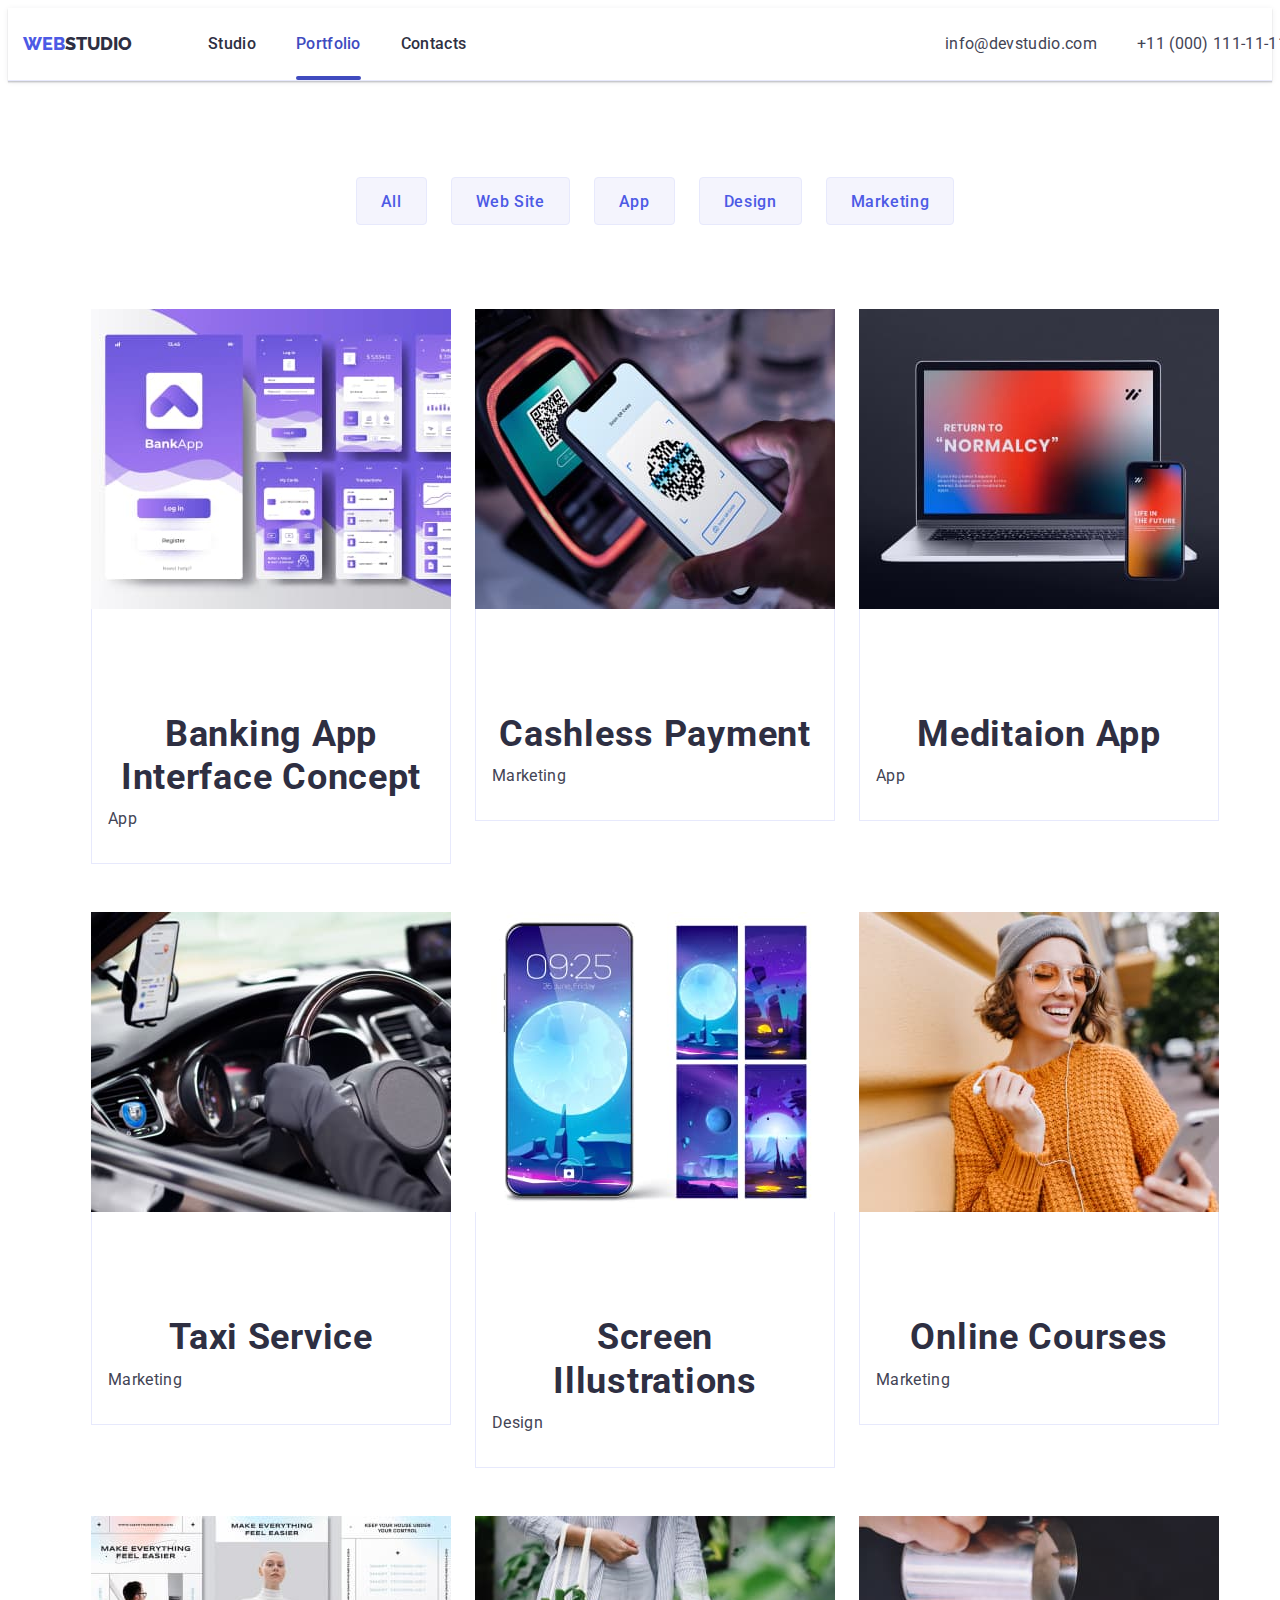
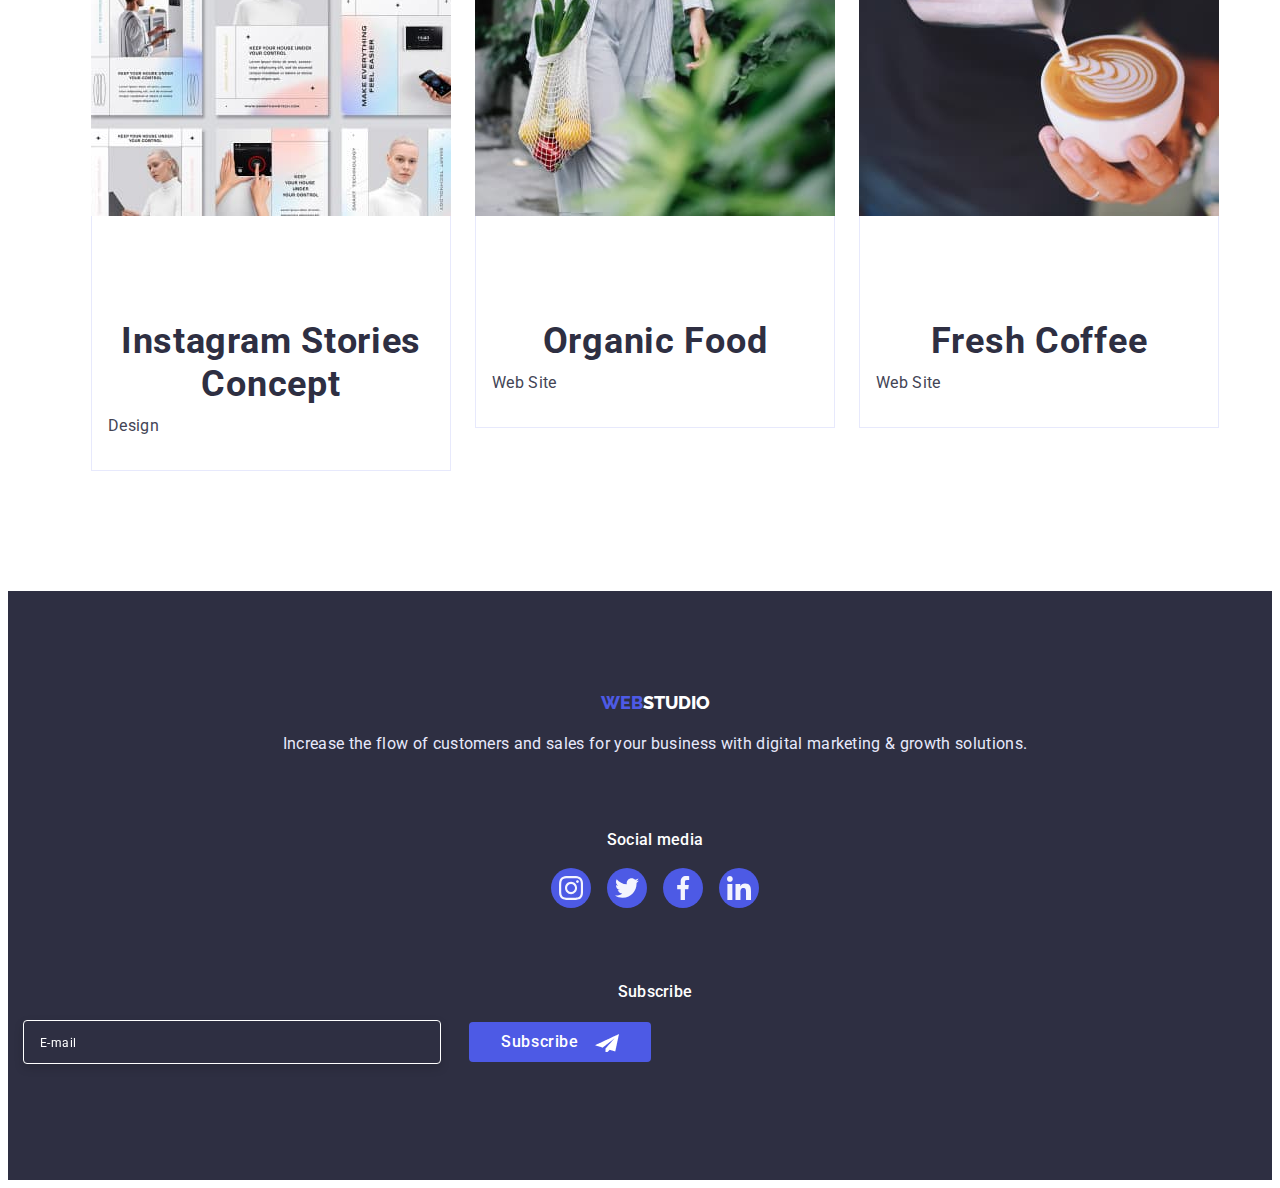
==== portfolio.html @ b97c6776 "1" ====
<!DOCTYPE html>
<html lang="en">
  <head>
    <meta charset="UTF-8" />
    <meta name="viewport" content="width=device-width, initial-scale=1.0" />
    <meta http-equiv="X-UA-Compatible" content="IE=edge" />
    <meta name="viewport" content="width=device-width, initial-scale=1.0" />
    <title>portfolio</title>
    <link rel="stylesheet" href="./js/mobile-menu.js" />
    <link
      rel="stylesheet"
      href="https://cdnjs.cloudflare.com/ajax/libs/modern-normalize/1.1.0/modern-normalize.min.css"
      integrity="sha512-wpPYUAdjBVSE4KJnH1VR1HeZfpl1ub8YT/NKx4PuQ5NmX2tKuGu6U/JRp5y+Y8XG2tV+wKQpNHVUX03MfMFn9Q=="
      crossorigin="anonymous"
      referrerpolicy="no-referrer"
    />
    <link rel="preconnect" href="https://fonts.googleapis.com" />
    <link rel="preconnect" href="https://fonts.gstatic.com" crossorigin />
    <link
      href="https://fonts.googleapis.com/css2?family=Raleway:wght@800&family=Roboto:wght@400;500;700;900&display=swap"
      rel="stylesheet"
    />
    <link rel="stylesheet" href="./css/styles.css" />
  </head>
  <body>
    <!--HEADER-->
    <header class="header-top">
      <div class="container header-container">
        <nav class="page-nav">
          <a class="header-logo link" href="./index.html"
            ><span class="logo-web">Web</span>Studio</a
          >
          <ul class="menu list">
            <li class="menu-item">
              <a class="menu-link link" href="index.html">Studio</a>
            </li>
            <li class="menu-item">
              <a class="menu-link link active" href="portfolio.html"
                >Portfolio</a
              >
            </li>
            <li class="menu-item">
              <a class="menu-link link" href="">Contacts</a>
            </li>
          </ul>
        </nav>
        <!--ADDRESS-->
        <address class="address-list">
          <ul class="list list-contact">
            <li class="menu-item">
              <a class="contact link" href="mailto:info@devstudio.com"
                >info@devstudio.com</a
              >
            </li>
            <li class="menu-item">
              <a class="contact link" href="tel:+110001111111"
                >+11 (000) 111-11-11</a
              >
            </li>
          </ul>
        </address>
      </div>
    </header>
    <!--MAIN-->
    <main>
      <section class="section-btn">
        <div class="container">
          <h1 hidden>Portfolio</h1>

          <ul class="list list-btn">
            <li>
              <button class="btn-menu-portfolio" type="button">All</button>
            </li>
            <li>
              <button class="btn-menu-portfolio" type="button">Web Site</button>
            </li>
            <li>
              <button class="btn-menu-portfolio" type="button">App</button>
            </li>
            <li>
              <button class="btn-menu-portfolio" type="button">Design</button>
            </li>
            <li>
              <button class="btn-menu-portfolio" type="button">
                Marketing
              </button>
            </li>
          </ul>

          <!--List Work-->

          <ul class="list list-menu-work">
            <li class="list-work">
              <a href="" class="link-work link">
                <div class="work-wraper">
                  <img
                    src="./images/bloc1/img-1.jpg"
                    width="360"
                    alt="Concept"
                  />
                  <p class="work-text">
                    14 Stylish and User-Friendly App Design Concepts · Task
                    Manager App · Calorie Tracker App · Exotic Fruit Ecommerce
                    App · Cloud Storage App
                  </p>
                </div>
                <div class="container-work">
                  <h2 class="interface-title">Banking App Interface Concept</h2>
                  <p class="interface-text">App</p>
                </div>
              </a>
            </li>
            <li class="list-work">
              <a href="" class="link-work link">
                <div class="work-wraper">
                  <img
                    src="./images/bloc1/img-2.jpg"
                    width="360"
                    alt="Marketing"
                  />
                  <p class="work-text">
                    14 Stylish and User-Friendly App Design Concepts · Task
                    Manager App · Calorie Tracker App · Exotic Fruit Ecommerce
                    App · Cloud Storage App
                  </p>
                </div>
                <div class="container-work">
                  <h2 class="interface-title">Cashless Payment</h2>
                  <p class="interface-text">Marketing</p>
                </div>
              </a>
            </li>
            <li class="list-work">
              <a href="" class="link-work link">
                <div class="work-wraper">
                  <img src="./images/bloc1/img-3.jpg" width="360" alt="App" />
                  <p class="work-text">
                    14 Stylish and User-Friendly App Design Concepts · Task
                    Manager App · Calorie Tracker App · Exotic Fruit Ecommerce
                    App · Cloud Storage App
                  </p>
                </div>
                <div class="container-work">
                  <h2 class="interface-title">Meditaion App</h2>
                  <p class="interface-text">App</p>
                </div>
              </a>
            </li>
            <li class="list-work">
              <a href="" class="link-work link">
                <div class="work-wraper">
                  <img
                    src="./images/bloc2/img-taxi.jpg"
                    width="360"
                    alt="Taxi"
                  />
                  <p class="work-text">
                    14 Stylish and User-Friendly App Design Concepts · Task
                    Manager App · Calorie Tracker App · Exotic Fruit Ecommerce
                    App · Cloud Storage App
                  </p>
                </div>
                <div class="container-work">
                  <h2 class="interface-title">Taxi Service</h2>
                  <p class="interface-text">Marketing</p>
                </div>
              </a>
            </li>
            <li class="list-work">
              <a href="" class="link-work link">
                <div class="work-wraper">
                  <img
                    src="./images/bloc2/img-screen.jpg"
                    width="360"
                    alt="Illustrations"
                  />
                  <p class="work-text">
                    14 Stylish and User-Friendly App Design Concepts · Task
                    Manager App · Calorie Tracker App · Exotic Fruit Ecommerce
                    App · Cloud Storage App
                  </p>
                </div>
                <div class="container-work">
                  <h2 class="interface-title">Screen Illustrations</h2>
                  <p class="interface-text">Design</p>
                </div>
              </a>
            </li>
            <li class="list-work">
              <a href="" class="link-work link">
                <div class="work-wraper">
                  <img
                    src="./images/bloc2/img-woman.jpg"
                    width="360"
                    alt="Online"
                  />
                  <p class="work-text">
                    14 Stylish and User-Friendly App Design Concepts · Task
                    Manager App · Calorie Tracker App · Exotic Fruit Ecommerce
                    App · Cloud Storage App
                  </p>
                </div>
                <div class="container-work">
                  <h2 class="interface-title">Online Courses</h2>
                  <p class="interface-text">Marketing</p>
                </div>
              </a>
            </li>

            <li class="list-work">
              <a href="" class="link-work link">
                <div class="work-wraper">
                  <img
                    src="./images/bloc3/img-inst.jpg"
                    width="360"
                    alt="Concept"
                  />
                  <p class="work-text">
                    14 Stylish and User-Friendly App Design Concepts · Task
                    Manager App · Calorie Tracker App · Exotic Fruit Ecommerce
                    App · Cloud Storage App
                  </p>
                </div>
                <div class="container-work">
                  <h2 class="interface-title">Instagram Stories Concept</h2>
                  <p class="interface-text">Design</p>
                </div>
              </a>
            </li>
            <li class="list-work">
              <a href="" class="link-work link">
                <div class="work-wraper">
                  <img
                    src="./images/bloc3/img-food.jpg"
                    width="360"
                    alt="Food"
                  />
                  <p class="work-text">
                    14 Stylish and User-Friendly App Design Concepts · Task
                    Manager App · Calorie Tracker App · Exotic Fruit Ecommerce
                    App · Cloud Storage App
                  </p>
                </div>
                <div class="container-work">
                  <h2 class="interface-title">Organic Food</h2>
                  <p class="interface-text">Web Site</p>
                </div>
              </a>
            </li>
            <li class="list-work">
              <a href="" class="link-work link">
                <div class="work-wraper">
                  <img
                    src="./images/bloc3/img-coffe.jpg"
                    width="360"
                    alt="Coffee"
                  />
                  <p class="work-text">
                    14 Stylish and User-Friendly App Design Concepts · Task
                    Manager App · Calorie Tracker App · Exotic Fruit Ecommerce
                    App · Cloud Storage App
                  </p>
                </div>
                <div class="container-work">
                  <h2 class="interface-title">Fresh Coffee</h2>
                  <p class="interface-text">Web Site</p>
                </div>
              </a>
            </li>
          </ul>
        </div>
      </section>
    </main>
    <footer class="footer">
      <div class="container container-footer">
        <div class="container-footer-logo">
          <a class="footer-logo link" href="./index.html"
            ><span class="logo-web">Web</span>Studio</a
          >
          <p class="footer-text">
            Increase the flow of customers and sales for your business with
            digital marketing & growth solutions.
          </p>
        </div>
        <div class="footer-social">
          <p class="footer-text-social">Social media</p>
          <ul class="list-footer list">
            <li class="list-icon-team">
              <a href="" class="icon-footer">
                <svg class="icon" width="24" height="24">
                  <use href="./images/symbol-defs.svg#icon-instagram"></use>
                </svg>
              </a>
            </li>
            <li class="list-icon-team">
              <a href="" class="icon-footer">
                <svg class="icon" width="24" height="24">
                  <use href="./images/symbol-defs.svg#icon-twitter"></use>
                </svg>
              </a>
            </li>
            <li class="list-icon-team">
              <a href="" class="icon-footer">
                <svg class="icon" width="24" height="24">
                  <use href="./images/symbol-defs.svg#icon-facebook"></use>
                </svg>
              </a>
            </li>
            <li class="list-icon-team">
              <a href="" class="icon-footer">
                <svg class="icon" width="24" height="24">
                  <use href="./images/symbol-defs.svg#icon-linkedin"></use>
                </svg>
              </a>
            </li>
          </ul>
        </div>
        <div class="subscribe">
          <p class="footer-text-social">Subscribe</p>
          <input
            class="input-footer"
            type="email"
            name="mail"
            placeholder="E-mail"
          />
          <button class="btn-footer">Subscribe</button>
        </div>
      </div>
    </footer>
    <script src="./modal.js"></script>
  </body>
</html>
---- css/styles.css ----
:root {
    --primary--font: 'Roboto', sans-serif;
    --secondary-font: 'Raleway', sans-serif;
    --logo-color: #4D5AE5;
    --primary-text-color: #2E2F42;
    --secondary-text-color: #434455;
    --footer-color: #E7E9FC;
    --btn-menu: #FFFFFF;
    --background-color: #404BBF;
}


.list {
    list-style: none;
}

.link {
    text-decoration: none;
}

h1,
h2,
h3,
h4,
h5,
h6,
p {
    margin: 0;
}

ul {
    margin: 0;
    padding: 0;
}

img {
    display: block;
    max-width: 100%;
    height: auto;
}


body {
    color: var(--primary-text-color);
    background-color: var(--btn-menu);
    font-size: 16px;
    line-height: 1.5;
    font-family: var(--primary--font);
}

.header-top {
    box-shadow: 0px 2px 1px rgba(46, 47, 66, 0.08), 0px 1px 1px rgba(46, 47, 66, 0.16), 0px 1px 6px rgba(46, 47, 66, 0.08);
    border-bottom: 1px solid #E7E9FC;
}

.container {
    /* width: 1158px; */
    width: 100%;
    margin: 0 auto;
    padding-left: 15px;
    padding-right: 15px;
}

.page-nav {
    display: flex;
    align-items: center;
}

.menu {
    display: flex;
    gap: 40px;
}

.list-contact {
    display: flex;
    gap: 40px;
}

.list-work {
    width: 360px;
}

.link-work {
    display: block;
    cursor: pointer;
    transition: box-shadow 250ms cubic-bezier(0.4, 0, 0.2, 1);
}

.link-work:hover,
.link-work:focus {
    box-shadow: 0px 1px 6px rgba(46, 47, 66, 0.08), 0px 1px 1px rgba(46, 47, 66, 0.16), 0px 2px 1px rgba(46, 47, 66, 0.08);
}

.list-photo-img {
    width: 360px;
}


/*=============MAIN WEBSTUDIO=================*/
.section-bg {
    margin-right: auto;
    margin-left: auto;
    max-width: 428px;
    background-size: cover;
    background-position: center;
    background-image: linear-gradient(to right, rgba(46, 47, 66, 0.7), rgba(46, 47, 66, 0.7)), url('../images/mobile-bg.jpg');
    padding-top: 188px;
    padding-bottom: 188px;
    background-repeat: no-repeat;
}

.section-btn {
    padding-top: 96px;
    padding-bottom: 120px;
}

.section-team {
    padding-top: 96px;
    padding-bottom: 96px;
    background-color: #F4F4FD;
}



.main-title {
    font-size: 56px;
    line-height: 1;
    text-align: center;
    max-width: 496px;
    margin-right: auto;
    margin-left: auto;
    letter-spacing: 0.02em;
    color: var(--btn-menu)
}

.section-inteface {
    padding-top: 96px;
    padding-bottom: 96px;
}

.interface-title {
    margin-top: 72px;
    font-size: 36px;
    text-align: center;
    line-height: 1.2;
    letter-spacing: 0.02em;
    color: var(--primary-text-color)
}

.interface-text {
    letter-spacing: 0.02em;
    margin-top: 8px;
    color: var(--secondary-text-color)
}

/*=============/MAIN WEBSTUDIO=================*/
.list-team-menu {
    display: flex;
    justify-content: center;
    flex-wrap: wrap;
}

.description-title {
    font-size: 36px;
    line-height: 1.1;
    text-align: center;
    letter-spacing: 0.02em;
    text-transform: capitalize;
    margin-bottom: 72px;
    color: var(--primary-text-color)
}


/*=============SECTION TEAM=================*/
.name-tile {
    font-weight: 500;
    font-size: 20px;
    line-height: 1.2;
    letter-spacing: 0.02em;
    text-align: center;
    margin-top: 32px;
    color: var(--primary-text-color)
}

.position-text {
    font-size: 16px;
    letter-spacing: 0.02em;
    text-align: center;
    margin-top: 8px;
    color: var(--secondary-text-color)
}

/*=============/SECTION TEAM=================*/
/*=============HEADER WEBSTUDIO/PORTFOLIO=================*/

.logo-web {
    color: var(--logo-color)
}

.header-logo {
    padding: 24px 0;
    font-family: var(--secondary-font);
    font-weight: 800;
    font-size: 18px;
    line-height: 1.3;
    margin-right: 76px;
    text-transform: uppercase;
    color: var(--primary-text-color)
}

.header-container {
    display: flex;
    align-items: center;
}

.address-list {
    font-style: normal;
    margin-left: auto;
}

.contact link {
    padding: 24px 0;
    display: block;
    font-style: normal;
}

.menu-link {
    transition: color 250ms cubic-bezier(0.4, 0, 0.2, 1);
    position: relative;
    padding: 24px 0;
    font-weight: 500;
    letter-spacing: 0.02em;
    display: block;
    color: var(--primary-text-color)
}

.menu-link.active {
    color: var(--background-color);
}

.menu-link.active::after {
    content: "";
    position: absolute;
    width: 100%;
    height: 4px;
    background: var(--background-color);
    border-radius: 2px;
    left: 0;
    bottom: 0;
}

.menu-link:hover,
.menu-link:focus {
    color: #404BBF;
}

.contact {
    transition: color 250ms cubic-bezier(0.4, 0, 0.2, 1);
    display: block;
    padding: 24px 0;
    letter-spacing: 0.02em;
    color: var(--secondary-text-color)
}

.contact:hover,
.contact:focus {
    color: #404BBF;
}

/*=============/HEADER WEBSTUDIO/PORTFOLIO=================*/

/*================button PORTFOLIO================*/

.btn-menu {
    font-family: var(--primary--font);
    font-size: 16px;
    line-height: 1.5;
    font-family: inherit;
    font-weight: 500;
    letter-spacing: 0.04em;
    border-radius: 4px;
    cursor: pointer;
    padding: 16px 32px;
    margin-top: 48px;
    display: block;
    transition: background-color 250ms cubic-bezier(0.4, 0, 0.2, 1);
    margin-left: auto;
    margin-right: auto;
    border: none;
    background: rgba(0, 0, 0, 0.15);
    color: var(--btn-menu);
    background-color: var(--logo-color);
}

.btn-menu:hover,
.btn-menu:focus {
    border-color: transparent;
    color: var(--btn-menu);
    background: var(--background-color)
}

.btn-menu-portfolio {
    font-family: var(--primary--font);
    font-style: normal;
    font-weight: 500;
    font-size: 16px;
    line-height: 1.5;
    letter-spacing: 0.04em;
    border: 1px solid #E7E9FC;
    border-radius: 4px;
    color: var(--logo-color);
    background-color: #F4F4FD;
    padding: 12px 24px;
    height: 48px;
    cursor: pointer;
    transition: background-color 250ms cubic-bezier(0.4, 0, 0.2, 1),
        color 250ms cubic-bezier(0.4, 0, 0.2, 1), border-color 250ms cubic-bezier(0.4, 0, 0.2, 1),
        box-shadow 250ms cubic-bezier(0.4, 0, 0.2, 1);
}

.btn-menu-portfolio:hover,
.btn-menu-portfolio:focus {
    border-color: transparent;
    box-shadow: 0px 3px 1px rgba(0, 0, 0, 0.1), 0px 2px 1px rgba(0, 0, 0, 0.08), 0px 2px 2px rgba(0, 0, 0, 0.12);
    border-radius: 4px;
    color: var(--btn-menu);
    background-color: var(--background-color);
}

.list-btn {
    display: flex;
    gap: 24px;
    justify-content: center;
}

/*================/button PORTFOLIO================*/

/*==================LIST WORK=================*/


.container-work {
    padding: 32px 16px;
    border-left: 1px solid #E7E9FC;
    border-bottom: 1px solid #E7E9FC;
    border-right: 1px solid #E7E9FC;
}



.link-work:hover .work-text,
.link-work:focus .work-text {
    transform: translateY(0);
}

.work-wraper {
    position: relative;
    overflow: hidden;
}

.work-text {
    position: absolute;
    font-family: var(--primary--font);
    padding-top: 40px;
    padding-right: 32px;
    padding-left: 32px;
    font-size: 16px;
    line-height: 1.5;
    color: #F4F4FD;
    letter-spacing: 0.02em;
    background: #4D5AE5;
    top: 0;
    left: 0;
    width: 100%;
    height: 100%;
    transition: transform 250ms cubic-bezier(0.4, 0, 0.2, 1);
    transform: translateY(100%);
}

.section-photo {
    padding-bottom: 120px;
}

/*=========================LIST WORK=====================*/

/*================/INTERFACE PORTFOLIO================*/


.list-team {
    background-color: #FFFFFF;
    width: 264px;
    padding-bottom: 32px;
    margin-bottom: 72px;
}

.list-icon-team {
    width: 40px;
    height: 40px;
}

.icon-social:hover,
.icon-social:focus {
    background: #404BBF;
}

/*================/INTERFACE PORTFOLIO================*/
.list-menu-work {
    display: flex;
    flex-wrap: wrap;
    gap: 48px 24px;
    margin-top: 84px;
    justify-content: center;
}


.list-photo {
    display: flex;
    gap: 24px;
    justify-content: center;
}




/*================FOOTER PORTFOLIO================*/

.footer {
    padding: 100px 0;
    background-color: var(--primary-text-color);
}

.container-footer {}

.container-footer-logo {
    text-align: center;
}

.footer-logo {
    font-family: var(--secondary-font);
    font-weight: 800;
    font-size: 18px;
    line-height: 1.3;
    text-transform: uppercase;
    color: var(--btn-menu)
}

.footer-text {
    letter-spacing: 0.02em;

    margin-top: 16px;
    color: var(--footer-color)
}

.social-svg {
    display: block;
    width: 40px;
    height: 40px;
    background-color: #4D5AE5;
    border-radius: 50%;
}

.footer-text-social {
    font-weight: 500;
    text-align: center;
    letter-spacing: 0.02em;

    color: var(--btn-menu);
    margin-bottom: 16px;
}

.footer-social {
    margin-top: 72px;
}


.list-footer {
    display: flex;
    justify-content: center;
    margin-top: 16px;
    gap: 16px;
}



.icon-footer {
    transition: background-color 250ms cubic-bezier(0.4, 0, 0.2, 1);
    display: flex;
    align-items: center;
    justify-content: center;
    width: 100%;
    height: 100%;
    border-radius: 50%;
    background: #4D5AE5;
}



.icon-footer:hover,
.icon-footer:focus {
    background: #31D0AA;
}

/*================/FOOTER PORTFOLIO================*/

.list-icon-social {
    display: flex;
    justify-content: center;
    gap: 24px;
    margin-top: 8px;
}

.icon-social {
    transition: background-color 250ms cubic-bezier(0.4, 0, 0.2, 1);
    display: flex;
    align-items: center;
    justify-content: center;
    width: 100%;
    height: 100%;
    border-radius: 50%;
    background-color: #4D5AE5
}

.icon {
    fill: #F4F4FD;
}

.section-company {
    padding-top: 96px;
    padding-bottom: 96px;
}

.container-company {
    display: flex;
    flex-wrap: wrap;
}

.company {
    width: 168px;
    height: 88px;
    margin-left: 16px;
    margin-bottom: 72px;
}

.company-link {
    transition: fill 250ms cubic-bezier(0.4, 0, 0.2, 1);
    border: 1px solid #8E8F99;
    border-radius: 4px;
    display: inline-flex;
    align-items: center;
    justify-content: center;
    width: 100%;
    height: 100%;
    fill: #AFB1B8;
}

.company-link:hover,
.company-link:focus {
    border: 1px solid #404BBF;
    fill: #404BBF;
}







.backdrop {
    width: 100%;
    height: 100%;
    background-color: rgba(46, 47, 66, 0.4);
    position: fixed;
    top: 0;
    left: 0;
    opacity: 1;
    transition: opacity 250ms cubic-bezier(0.4, 0, 0.2, 1);
}


.modal {
    width: 408px;
    min-height: 576px;
    padding: 72px 24px 24px 24px;
    background: #FCFCFC;
    box-shadow: 0px 1px 1px rgba(0, 0, 0, 0.14), 0px 1px 3px rgba(0, 0, 0, 0.12), 0px 2px 1px rgba(0, 0, 0, 0.2);
    border-radius: 4px;
    position: absolute;
    top: 50%;
    left: 50%;
    transform: translate(-50%, -50%);
}

.btn-close {
    color: #2E2F42;
    font-size: 0;
    padding: 0;
    position: absolute;
    cursor: pointer;
    border-radius: 50%;
    background-color: #E7E9FC;
    top: 24px;
    right: 24px;
    width: 24px;
    height: 24px;
    border: 1px solid rgba(0, 0, 0, 0.1);
    transition: background-color 250ms cubic-bezier(0.4, 0, 0.2, 1),
        color 250ms cubic-bezier(0.4, 0, 0.2, 1);
}

.backdrop.is-hidden {
    opacity: 0;
    pointer-events: none;
}


.btn-close:hover {
    color: #fff;
    background-color: #404BBF;
}

.icon-modal {
    transition: fill 250ms cubic-bezier(0.4, 0, 0.2, 1);
    fill: currentColor;
    width: 8px;
    height: 8px;
}

.btn-footer {
    margin-left: 24px;
    height: 40px;
    font-family: var(--primary--font);
    font-size: 16px;
    line-height: 1.5;
    font-family: inherit;
    font-weight: 500;
    letter-spacing: 0.04em;
    border-radius: 4px;
    cursor: pointer;
    padding: 8px 32px;
    transition: background-color 250ms cubic-bezier(0.4, 0, 0.2, 1);
    border: none;
    color: var(--btn-menu);
    background-color: var(--logo-color);
    display: inline-flex;
    align-items: center;
}

.btn-footer:hover,
.btn-footer:focus {
    border-color: transparent;
    color: var(--btn-menu);
    background: var(--background-color)
}

.btn-footer::after {
    content: " ";
    margin-left: 16px;
    width: 24px;
    height: 20px;
    background-image: url(../images/Frame.png);

}

.subscribe {
    margin-left: auto;
    padding: 0;
    margin-top: 72px;
}

.subscribe-footer {
    display: flex;
    justify-content: center;
    flex-wrap: wrap;
}




.input-footer {
    color: #FFFFFF;
    padding-left: 16px;
    background: #2E2F42;
    width: 398px;
    height: 40px;
    margin-bottom: 16px;
    border: 1px solid #FFFFFF;
    filter: drop-shadow(0px 4px 4px rgba(0, 0, 0, 0.15));
    border-radius: 4px;
}

.input-footer::placeholder {
    font-family: var(--primary--font);
    font-size: 12px;
    line-height: 24px;
    display: flex;
    align-items: center;
    letter-spacing: 0.04em;
    color: #FFFFFF;
}

.form {
    margin-top: 16px;
}


.textare-modal {
    width: 360px;
    height: 120px;
    outline: transparent;
    font-family: var(--primary--font);
    font-weight: 400;
    font-size: 12px;
    line-height: 14px;
    letter-spacing: 0.04em;
    padding-left: 16px;
    padding-top: 8px;
    display: block;
    margin-bottom: 16px;
    border: 1px solid rgba(46, 47, 66, 0.4);
    border-radius: 4px;
    resize: none;
}

.textare-modal:focus {
    border-color: #4D5AE5;

}

.title-modal {
    font-family: var(--primary--font);
    font-style: normal;
    font-size: 16px;
    line-height: 1.5;
    margin-top: 72px;
    text-align: center;
    letter-spacing: 0.02em;
}

.btn-modal {
    min-width: 169px;
    height: 56px;
    font-family: var(--primary--font);
    font-size: 16px;
    line-height: 1.5;
    font-family: inherit;
    font-weight: 500;
    letter-spacing: 0.04em;
    border-radius: 4px;
    cursor: pointer;
    padding: 16px 32px;
    margin-top: 24px;
    display: block;
    transition: background-color 250ms cubic-bezier(0.4, 0, 0.2, 1);
    margin-left: auto;
    margin-right: auto;
    border: none;
    background: rgba(0, 0, 0, 0.15);
    color: var(--btn-menu);
    background-color: var(--logo-color);
}

.btn-modal:hover,
.btn-modal:focus {
    border-color: transparent;
    color: var(--btn-menu);
    background: var(--background-color)
}

.form-input {
    outline: transparent;
    width: 100%;
    height: 40px;
    border: 1px solid rgba(46, 47, 66, 0.4);
    border-radius: 4px;
    padding-left: 38px;

}

.form-input:focus {
    border-color: #4D5AE5;
}

.form-input:focus+.icon-modal-teg {
    fill: #4D5AE5;
}

.form-label {
    margin-top: 8px;
    display: block;
    font-family: var(--primary--font);
    font-size: 12px;
    margin-bottom: 4px;
    line-height: 14px;
    letter-spacing: 0.01em;
    color: #8E8F99;
}

.checkbox-label {
    display: flex;
    align-items: center;
    font-family: var(--primary--font);
    font-size: 12px;
    line-height: 14px;
    letter-spacing: 0.04em;
    color: #8E8F99;
}

.checkbox {
    display: block;
    appearance: none;
    position: absolute;
}

.icon-span {
    margin-right: 9px;
    border: 1px solid rgba(46, 47, 66, 0.4);
    display: inline-block;
    width: 16px;
    height: 16px;
    border-radius: 2px;

}

.checkbox:checked+.icon-span {
    background-repeat: no-repeat;
    background-position: center;
    background-color: #404BBF;
    border-color: #404BBF;
    background-image: url(../images/Vector.svg);
}

.link-span {
    color: #4D5AE5;
    font-family: var(--primary--font);
    font-size: 12px;
    line-height: 14px;
    letter-spacing: 0.04em;
    margin-left: 4px;
}

.form-group {
    position: relative;
}

.icon-modal-teg {
    width: 18px;
    height: 24px;
    position: absolute;
    left: 16px;
    top: 50%;
    transform: translateY(-50%);
}
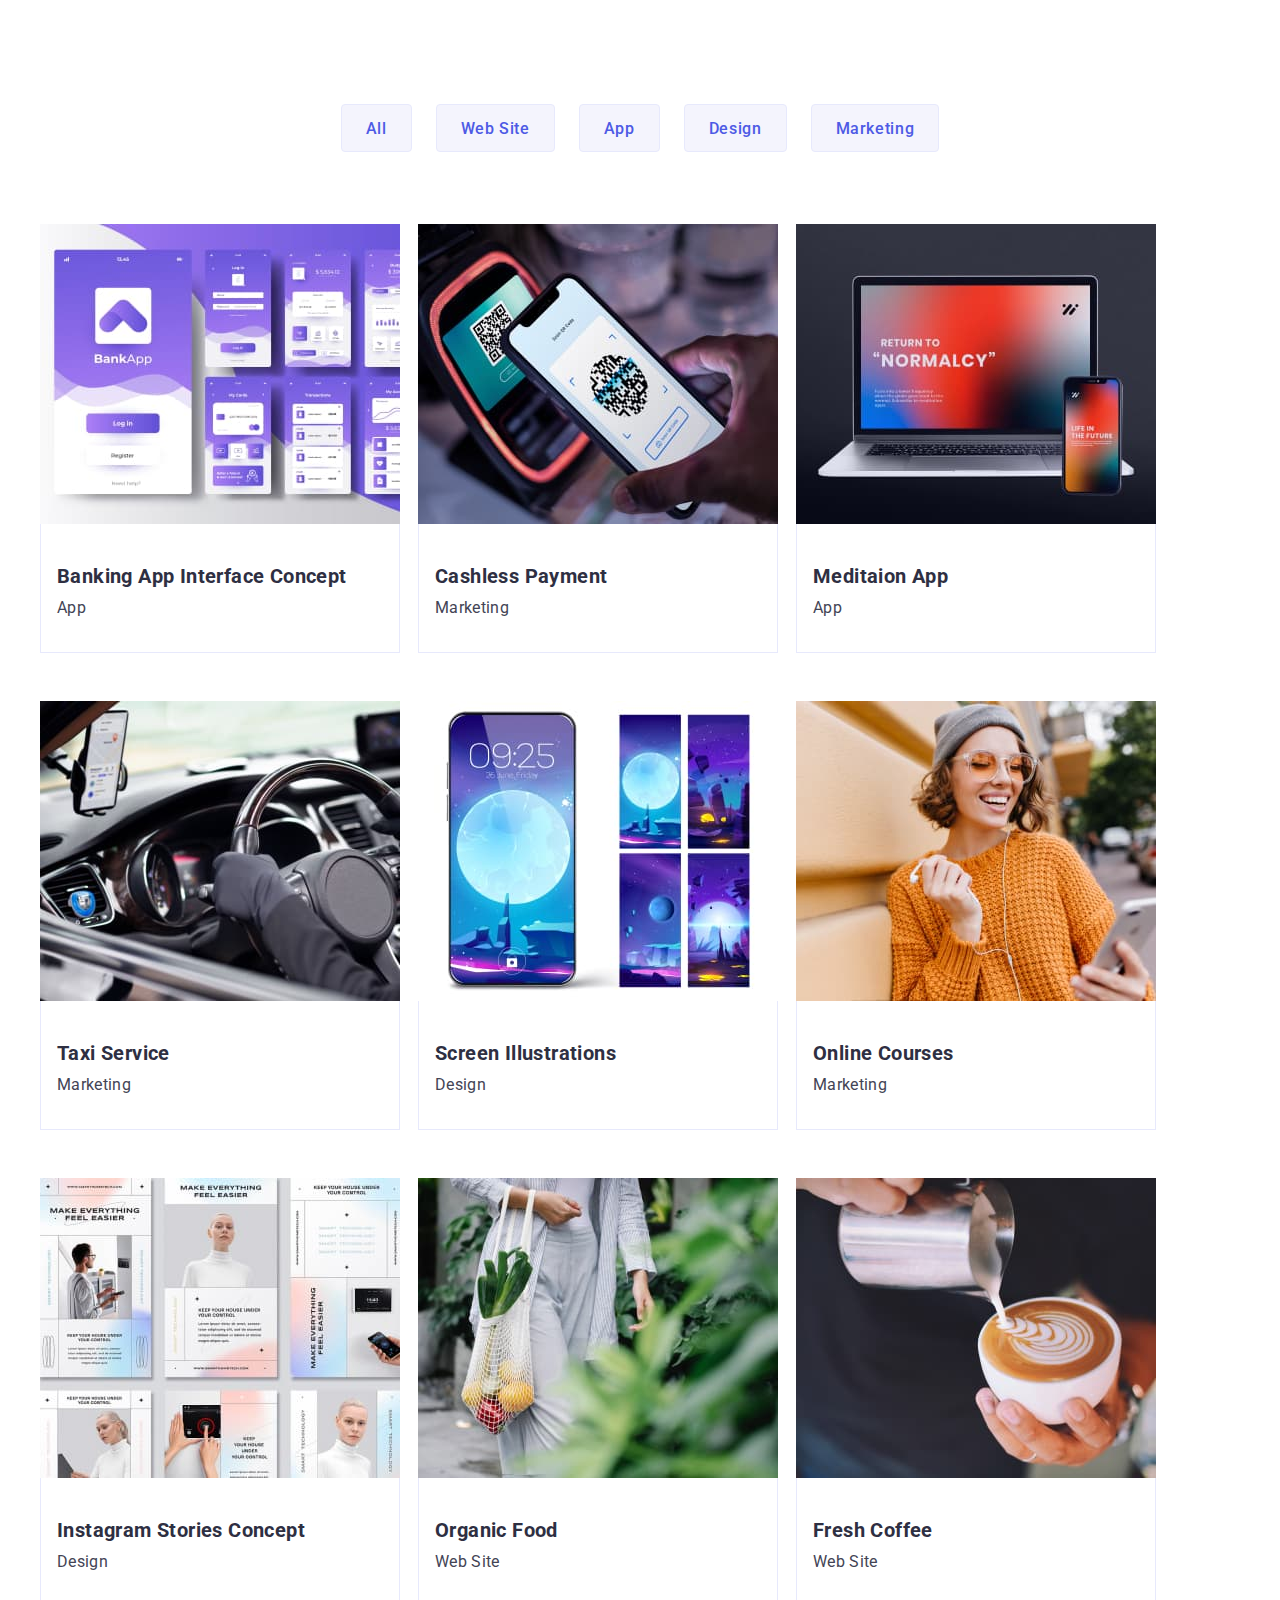
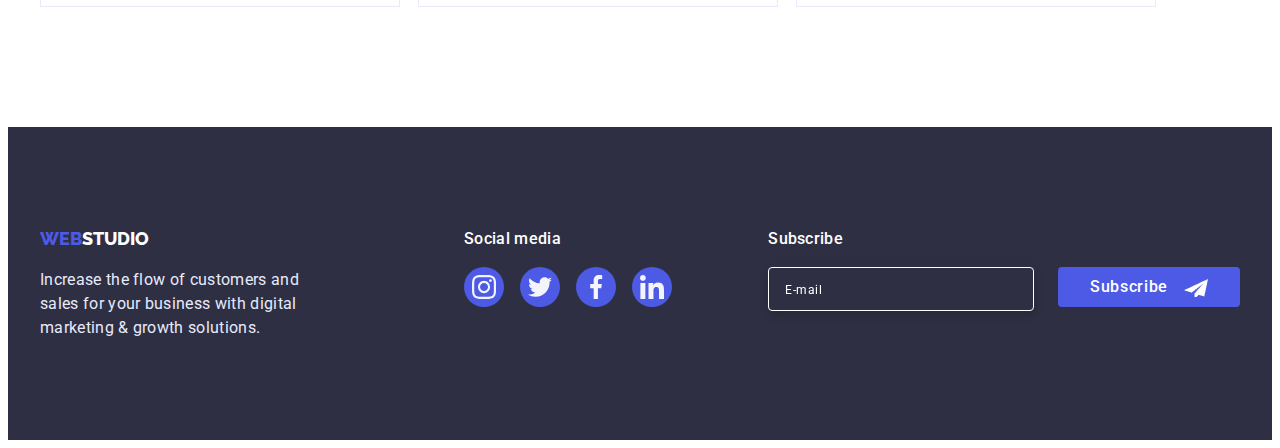
==== commit 9a3c1d5c: "1" ====
--- a/portfolio.html
+++ b/portfolio.html
@@ -21,10 +21,13 @@
       rel="stylesheet"
     />
     <link rel="stylesheet" href="./css/styles.css" />
+    <link rel="stylesheet" href="./css/mobile.css" />
+    <link rel="stylesheet" href="./css/table.css" />
+    <link rel="stylesheet" href="./css/desktop.css" />
   </head>
   <body>
     <!--HEADER-->
-    <header class="header-top">
+    <!-- <header class="header-top">
       <div class="container header-container">
         <nav class="page-nav">
           <a class="header-logo link" href="./index.html"
@@ -44,8 +47,8 @@
             </li>
           </ul>
         </nav>
-        <!--ADDRESS-->
-        <address class="address-list">
+        ADDRESS-->
+    <!-- <address class="address-list">
           <ul class="list list-contact">
             <li class="menu-item">
               <a class="contact link" href="mailto:info@devstudio.com"
@@ -60,7 +63,7 @@
           </ul>
         </address>
       </div>
-    </header>
+    </header> -->
     <!--MAIN-->
     <main>
       <section class="section-btn">
@@ -317,13 +320,16 @@
         </div>
         <div class="subscribe">
           <p class="footer-text-social">Subscribe</p>
-          <input
-            class="input-footer"
-            type="email"
-            name="mail"
-            placeholder="E-mail"
-          />
-          <button class="btn-footer">Subscribe</button>
+          <form class="subscribe-footer">
+            <input
+              aria-label="email"
+              class="input-footer"
+              type="email"
+              name="mail"
+              placeholder="E-mail"
+            />
+            <button class="btn-footer">Subscribe</button>
+          </form>
         </div>
       </div>
     </footer>
--- a/css/styles.css
+++ b/css/styles.css
@@ -73,7 +73,7 @@
 
 .list-contact {
     display: flex;
-    gap: 40px;
+
 }
 
 .list-work {
@@ -100,7 +100,6 @@
 .section-bg {
     margin-right: auto;
     margin-left: auto;
-    max-width: 428px;
     background-size: cover;
     background-position: center;
     background-image: linear-gradient(to right, rgba(46, 47, 66, 0.7), rgba(46, 47, 66, 0.7)), url('../images/mobile-bg.jpg');
@@ -111,7 +110,7 @@
 
 .section-btn {
     padding-top: 96px;
-    padding-bottom: 120px;
+    padding-bottom: 48px;
 }
 
 .section-team {
@@ -138,10 +137,12 @@
     padding-bottom: 96px;
 }
 
+.interface-list {
+    margin-top: 72px;
+}
+
 .interface-title {
-    margin-top: 72px;
     font-size: 36px;
-    text-align: center;
     line-height: 1.2;
     letter-spacing: 0.02em;
     color: var(--primary-text-color)
@@ -257,7 +258,7 @@
 .contact {
     transition: color 250ms cubic-bezier(0.4, 0, 0.2, 1);
     display: block;
-    padding: 24px 0;
+
     letter-spacing: 0.02em;
     color: var(--secondary-text-color)
 }
@@ -330,7 +331,8 @@
 .list-btn {
     display: flex;
     gap: 24px;
-    justify-content: center;
+    flex-wrap: wrap;
+
 }
 
 /*================/button PORTFOLIO================*/
@@ -378,6 +380,7 @@
 
 .section-photo {
     padding-bottom: 120px;
+    display: none;
 }
 
 /*=========================LIST WORK=====================*/
@@ -406,9 +409,8 @@
 .list-menu-work {
     display: flex;
     flex-wrap: wrap;
-    gap: 48px 24px;
-    margin-top: 84px;
-    justify-content: center;
+    gap: 48px 18px;
+    margin-top: 48px;
 }
 
 
@@ -534,9 +536,9 @@
 }
 
 .company {
-    width: 168px;
+    width: calc(50% - 16px);
     height: 88px;
-    margin-left: 16px;
+    margin: 8px;
     margin-bottom: 72px;
 }
 
@@ -572,6 +574,7 @@
     top: 0;
     left: 0;
     opacity: 1;
+    overflow: scroll;
     transition: opacity 250ms cubic-bezier(0.4, 0, 0.2, 1);
 }
 
--- a/css/mobile.css
+++ b/css/mobile.css
@@ -0,0 +1,22 @@
+@media screen and (min-width: 480px) {
+    .container {
+        width: 428px;
+    }
+
+    .section-bg {
+        background-image: linear-gradient(to right, rgba(46, 47, 66, 0.7), rgba(46, 47, 66, 0.7)), url('../images/mobile-bg.jpg');
+    }
+
+
+    .interface-text {
+        width: 396px;
+    }
+
+    .section-photo {
+        display: none;
+    }
+
+    .section-inteface {
+        text-align: center;
+    }
+}--- a/css/table.css
+++ b/css/table.css
@@ -0,0 +1,95 @@
+@media screen and (min-width: 768px) {
+    .container {
+        width: 768px;
+    }
+
+    .list-contact {
+        display: flex;
+        flex-wrap: wrap;
+        justify-content: end;
+    }
+
+    .menu-item {
+        margin-top: 12px;
+    }
+
+    .section-bg {
+
+        background-image: linear-gradient(to right, rgba(46, 47, 66, 0.7), rgba(46, 47, 66, 0.7)), url('../images/tablet-bg.jpg');
+    }
+
+    .interface-text {
+        width: 351px;
+        text-align: left;
+    }
+
+    .menu-list-interface {
+        display: flex;
+        flex-wrap: wrap;
+    }
+
+    .interface-list {
+        width: calc((100% - 2 * 12px) / 2);
+
+    }
+
+    .interface-title {
+        text-align: left;
+    }
+
+    .list-team-menu {
+        display: flex;
+        flex-wrap: wrap;
+        justify-content: center;
+    }
+
+    .list-team {
+        margin-left: 24px;
+    }
+
+    .company {
+        height: 88px;
+        margin: 12px;
+        width: calc((100% - 3 * 24px) / 3);
+    }
+
+    .footer-text {
+        max-width: 264px;
+    }
+
+    .container-footer-logo {
+        text-align: left;
+        width: 50%;
+    }
+
+    .footer-social {
+        width: 50%;
+        margin-top: 0;
+    }
+
+    .input-footer {
+        width: 264px;
+    }
+
+    .container-footer {
+        display: flex;
+        flex-wrap: wrap;
+        justify-content: start;
+    }
+
+    .footer-text-social {
+        text-align: left;
+    }
+
+    .subscribe {
+        margin-left: 0;
+    }
+
+    .list-footer {
+        justify-content: start;
+    }
+
+    .list-btn {
+        justify-content: center;
+    }
+}--- a/css/desktop.css
+++ b/css/desktop.css
@@ -0,0 +1,127 @@
+@media screen and (min-width: 1200px) {
+    .container {
+        width: 1200px;
+    }
+
+    .list-contact {
+        gap: 40px;
+    }
+
+    .section-bg {
+
+        background-image: linear-gradient(to right, rgba(46, 47, 66, 0.7), rgba(46, 47, 66, 0.7)), url('../images/people-office\ 1.jpg');
+    }
+
+    .section-inteface {
+        padding-top: 120px;
+        padding-bottom: 120px;
+    }
+
+    .menu-list-interface {
+        display: flex;
+        gap: 24px;
+    }
+
+    .interface-list::before {
+        content: '';
+        display: block;
+        height: 112px;
+        background-color: #F4F4FD;
+        background-size: 64px 64px;
+        background-repeat: no-repeat;
+        background-position: center;
+        border-radius: 4px;
+    }
+
+    .icon-antenna::before {
+        background-image: url('../images/antenna.svg');
+    }
+
+    .icon-clock::before {
+        background-image: url('../images/clock.svg');
+    }
+
+    .icon-diagram::before {
+        background-image: url('../images/diagram.svg');
+    }
+
+    .icon-astronaut::before {
+        background-image: url('../images/astronaut.svg');
+    }
+
+    .interface-list {
+        max-width: 264px;
+    }
+
+    .interface-title {
+        margin-top: 8px;
+        font-size: 20px;
+    }
+
+    .interface-text {
+        width: 264px;
+    }
+
+    .list-team-menu {
+        display: flex;
+        justify-content: center;
+    }
+
+    .section-team {
+        padding-top: 120px;
+        padding-bottom: 120px;
+    }
+
+    .container-company {
+        display: flex;
+    }
+
+    .section-company {
+        padding-top: 120px;
+        padding-bottom: 120px;
+    }
+
+    .company {
+        width: 168px;
+        height: 88px;
+    }
+
+    .container-footer {
+        display: flex;
+        flex-wrap: unset;
+    }
+
+    .container-footer-logo {
+        margin-right: 120px;
+    }
+
+    .footer-text {
+        max-width: 264px;
+    }
+
+    .subscribe {
+        margin-top: 0;
+    }
+
+    .subscribe-footer {
+        display: flex;
+        flex-wrap: nowrap;
+    }
+
+    .input-footer {
+        width: 246px;
+    }
+
+    .section-photo {
+        display: block;
+    }
+
+    .list-menu-work {
+        margin-top: 72px;
+        margin-bottom: 120px;
+    }
+
+    .section-btn {
+        padding-bottom: 0;
+    }
+}